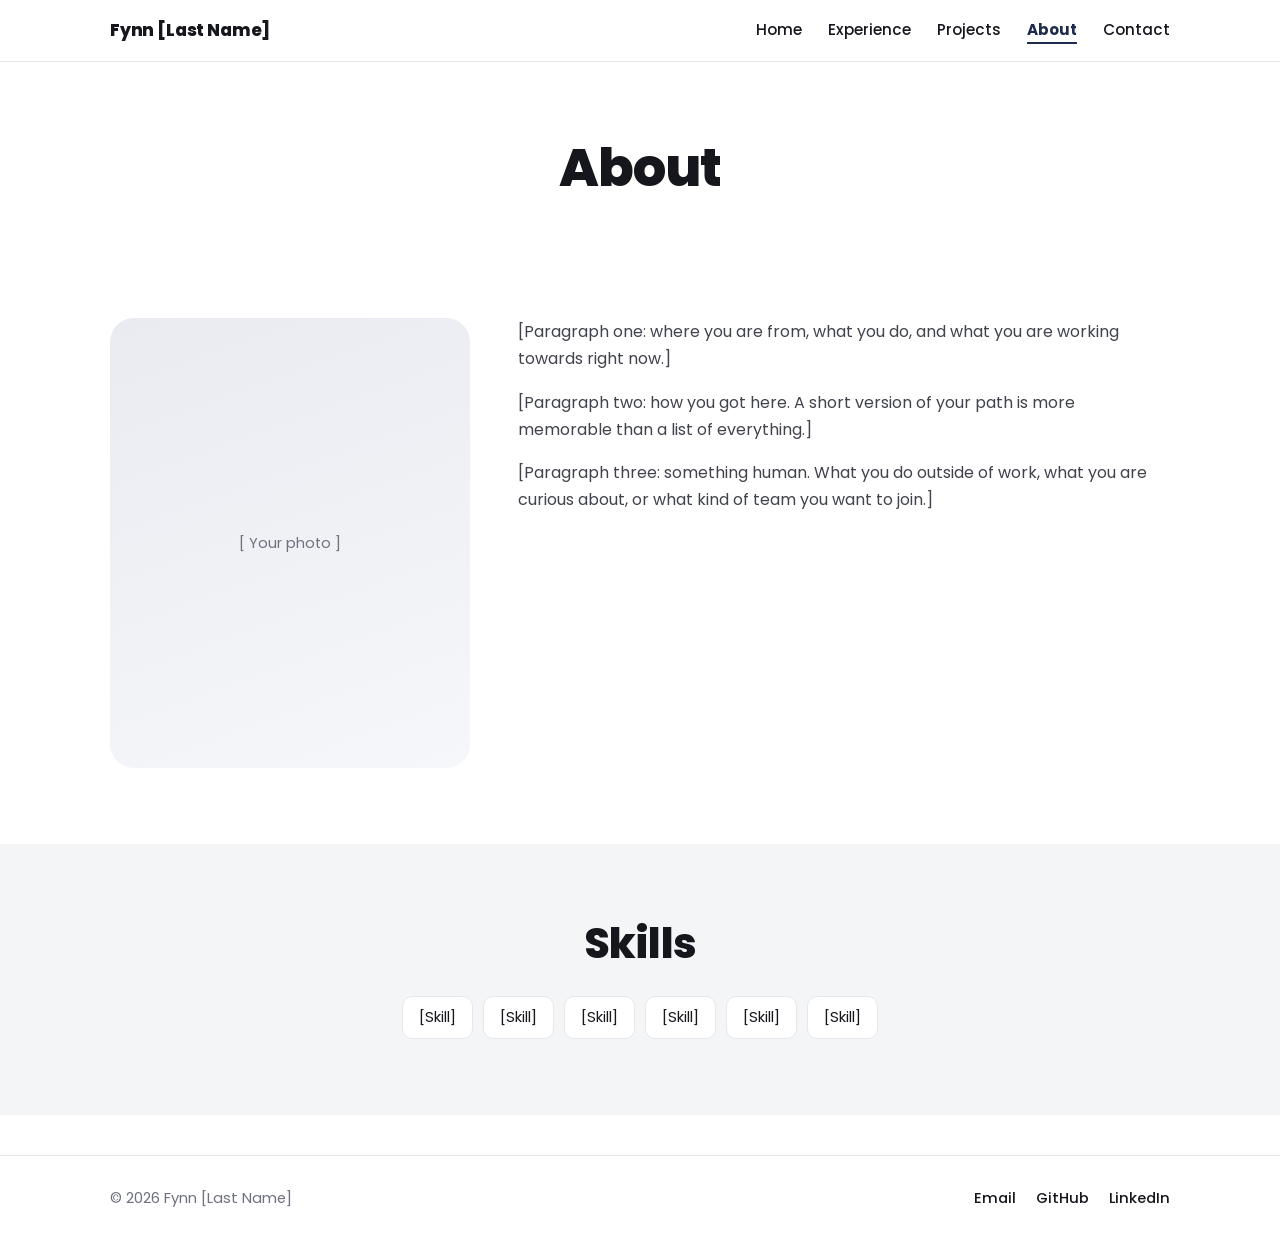
==== about.html @ 91747a7c "First Iteration of website" ====
<!DOCTYPE html>
<html lang="en">
<head>
  <meta charset="UTF-8">
  <meta name="viewport" content="width=device-width, initial-scale=1.0">
  <title>About - Fynn [Last Name]</title>

  <!-- The Poppins font. Needs internet; falls back to a system font without it. -->
  <link rel="preconnect" href="https://fonts.googleapis.com">
  <link rel="preconnect" href="https://fonts.gstatic.com" crossorigin>
  <link href="https://fonts.googleapis.com/css2?family=Poppins:wght@400;500;600;700;800&display=swap" rel="stylesheet">

  <link rel="stylesheet" href="styles.css">
</head>

<body>

  <!-- ============ NAVIGATION ============
       Keep identical across all five pages. -->
  <header class="topbar">
    <div class="wrap topbar-inner">
      <a class="wordmark" href="index.html">Fynn [Last Name]</a>
      <nav class="nav-links">
        <a href="index.html">Home</a>
        <a href="experience.html">Experience</a>
        <a href="projects.html">Projects</a>
        <a href="about.html" class="active">About</a>
        <a href="contact.html">Contact</a>
      </nav>
    </div>
  </header>

  <!-- ============ PAGE TITLE ============ -->
  <section class="section">
    <div class="wrap">
      <h1 class="section-title page-title">About</h1>
    </div>
  </section>

  <!-- ============ PHOTO + STORY ============
       To use a real photo, replace the <div class="portrait"> line with:
       <img class="portrait" src="images/portrait.jpg" alt="Photo of Fynn"> -->
  <section class="section" style="padding-top: 0;">
    <div class="wrap about-grid">

      <div class="portrait">[ Your photo ]</div>

      <div class="about-text">
        <p>
          [Paragraph one: where you are from, what you do, and what you are
          working towards right now.]
        </p>
        <p>
          [Paragraph two: how you got here. A short version of your path is
          more memorable than a list of everything.]
        </p>
        <p>
          [Paragraph three: something human. What you do outside of work, what
          you are curious about, or what kind of team you want to join.]
        </p>
      </div>

    </div>
  </section>

  <!-- ============ SKILLS ============
       Copy a <span> to add a skill; delete ones you do not need. -->
  <section class="section section-soft">
    <div class="wrap">
      <h2 class="section-title">Skills</h2>
      <div class="tags">
        <span>[Skill]</span>
        <span>[Skill]</span>
        <span>[Skill]</span>
        <span>[Skill]</span>
        <span>[Skill]</span>
        <span>[Skill]</span>
      </div>
    </div>
  </section>

  <!-- ============ FOOTER ============ -->
  <footer>
    <div class="wrap footer-inner">
      <p>&copy; <span id="year"></span> Fynn [Last Name]</p>
      <div class="footer-links">
        <a href="mailto:you@example.com">Email</a>
        <a href="https://github.com/yourusername">GitHub</a>
        <a href="https://linkedin.com/in/yourusername">LinkedIn</a>
      </div>
    </div>
  </footer>

  <script>
    document.getElementById("year").textContent = new Date().getFullYear();
  </script>
</body>
</html>
---- styles.css ----
/* ==============================================================
   FYNN'S PORTFOLIO - SHARED STYLESHEET
   Every page links to this one file, so a change here updates
   the whole site at once.

   Quick map of this file:
     1. Colours & rounding  (edit these to re-theme everything)
     2. Base styles
     3. Top navigation bar
     4. Homepage hero banner   <- YOUR BANNER IMAGE LIVES HERE
     5. Sections & headings
     6. Buttons
     7. Project cards
     8. Experience & education rows
     9. About page
    10. Skills tags
    11. Footer
    12. Phones & accessibility
   ============================================================== */


/* ---- 1. Colours & rounding ---- */
:root {
  --paper: #ffffff;        /* page background */
  --paper-soft: #f4f5f7;   /* light grey band behind some sections */
  --ink: #16171d;          /* headings, near-black */
  --body-text: #41434c;    /* paragraph text */
  --muted: #6f727e;        /* secondary text */
  --navy: #1f2b4d;         /* buttons, links, highlights */
  --navy-dark: #141c33;    /* button hover + hero fallback colour */
  --line: #e6e7ec;         /* hairline borders */
  --radius: 18px;          /* rounded corners on cards */
}


/* ---- 2. Base styles ---- */
* { box-sizing: border-box; margin: 0; padding: 0; }

html { scroll-behavior: smooth; }

body {
  font-family: "Poppins", -apple-system, BlinkMacSystemFont, "Segoe UI",
               Roboto, Helvetica, Arial, sans-serif;
  background: var(--paper);
  color: var(--ink);
  line-height: 1.7;
  -webkit-font-smoothing: antialiased;
}

img { display: block; max-width: 100%; }

/* The centred column that most content sits inside. */
.wrap { width: min(1060px, 100% - 48px); margin-inline: auto; }


/* ---- 3. Top navigation bar ----
   The nav is copied into every page. If you change a link here
   in one HTML file, make the same change in all five files. */
.topbar {
  position: sticky;
  top: 0;
  z-index: 50;
  background: rgba(255, 255, 255, 0.92);
  backdrop-filter: blur(8px);
  border-bottom: 1px solid var(--line);
}
.topbar-inner {
  display: flex;
  align-items: center;
  justify-content: space-between;
  flex-wrap: wrap;
  gap: 10px 18px;
  padding: 16px 0;
}
.wordmark {
  font-weight: 800;
  font-size: 1.05rem;
  letter-spacing: -0.01em;
  color: var(--ink);
  text-decoration: none;
}
.nav-links { display: flex; flex-wrap: wrap; gap: 6px 26px; }
.nav-links a {
  color: var(--ink);
  text-decoration: none;
  font-size: 0.95rem;
  font-weight: 500;
  transition: color 0.15s ease;
}
.nav-links a:hover { color: var(--navy); }
/* The page you are currently on gets class="active" in the HTML. */
.nav-links a.active {
  color: var(--navy);
  font-weight: 700;
  text-decoration: underline;
  text-underline-offset: 7px;
  text-decoration-thickness: 2px;
}


/* ---- 4. Homepage hero banner ----
   YOUR BANNER IMAGE GOES HERE.
   Drop a wide image into the "images" folder and name it
   banner.jpg (or change the file name in the url(...) below).
   Until the file exists, the hero shows a deep navy backdrop
   instead, so nothing ever looks broken.
   The dark gradient layered on top keeps the white text
   readable over any photo. */
.hero {
  width: min(100% - 24px, 1560px);
  margin: 20px auto 0;
  min-height: clamp(340px, 58vh, 600px);
  border-radius: 22px;
  display: grid;
  place-items: center;
  text-align: center;
  padding: 48px 24px;
  color: #ffffff;
  background-color: var(--navy-dark);
  background-image:
    linear-gradient(rgba(10, 14, 28, 0.55), rgba(10, 14, 28, 0.35)),
    url("images/banner.jpg");
  background-size: cover;
  background-position: center;
}
.hero .kicker {
  font-size: 0.95rem;
  font-weight: 600;
  letter-spacing: 0.16em;
  text-transform: uppercase;
  opacity: 0.92;
}
.hero h1 {
  margin-top: 10px;
  font-size: clamp(2.6rem, 7.5vw, 4.8rem);
  font-weight: 800;
  letter-spacing: -0.02em;
  line-height: 1.05;
}


/* ---- 5. Sections & headings ---- */
.section { padding: 76px 0; }
.section-soft { background: var(--paper-soft); }

/* Small uppercase line above a heading, e.g. "Selected projects". */
.eyebrow {
  text-align: center;
  font-size: 0.82rem;
  font-weight: 700;
  letter-spacing: 0.14em;
  text-transform: uppercase;
  color: var(--navy);
}

/* Big centred headings, like "Summary" on the site you liked. */
.section-title {
  text-align: center;
  font-size: clamp(1.9rem, 4vw, 2.6rem);
  font-weight: 800;
  letter-spacing: -0.02em;
  line-height: 1.15;
}
.eyebrow + .section-title { margin-top: 10px; }

/* Even bigger version, used as the main title on inner pages. */
.page-title { font-size: clamp(2.3rem, 6vw, 3.3rem); }

/* The sentence underneath a heading. */
.section-sub {
  text-align: center;
  margin: 16px auto 0;
  max-width: 62ch;
  color: var(--body-text);
}


/* ---- 6. Buttons ---- */
.btn-row {
  margin-top: 30px;
  display: flex;
  flex-wrap: wrap;
  gap: 12px;
  justify-content: center;
}
.btn {
  display: inline-flex;
  align-items: center;
  justify-content: center;
  padding: 13px 28px;
  border-radius: 10px;
  background: var(--navy);
  color: #ffffff;
  text-decoration: none;
  font-size: 0.82rem;
  font-weight: 600;
  letter-spacing: 0.09em;
  text-transform: uppercase;
  transition: background 0.15s ease, color 0.15s ease,
              border-color 0.15s ease, transform 0.15s ease;
}
.btn:hover { background: var(--navy-dark); transform: translateY(-1px); }

/* Quieter version with just a border. */
.btn-outline {
  background: transparent;
  color: var(--ink);
  border: 1px solid #c9ccd6;
}
.btn-outline:hover {
  background: transparent;
  color: var(--navy);
  border-color: var(--navy);
}


/* ---- 7. Project cards ---- */
.project-grid {
  margin-top: 44px;
  display: grid;
  grid-template-columns: 1fr 1fr;
  gap: 26px;
}
.card {
  background: var(--paper);
  border: 1px solid var(--line);
  border-radius: var(--radius);
  overflow: hidden;
  transition: transform 0.18s ease, box-shadow 0.18s ease;
}
.card:hover {
  transform: translateY(-4px);
  box-shadow: 0 14px 34px rgba(22, 23, 29, 0.08);
}

/* The image area at the top of each card. Works as a grey
   placeholder <div> now, and as a real <img> once you swap one in. */
.thumb {
  width: 100%;
  aspect-ratio: 16 / 9;
  object-fit: cover;
  background: linear-gradient(135deg, #e9ebf1, #f6f7fa);
  display: grid;
  place-items: center;
  color: var(--muted);
  font-size: 0.9rem;
}
.card-body { padding: 20px 22px 24px; }
.card-body h3 { font-size: 1.12rem; font-weight: 700; }
.card-body p { margin-top: 6px; color: var(--muted); font-size: 0.96rem; }
.card-link {
  display: inline-block;
  margin-top: 12px;
  color: var(--navy);
  font-weight: 700;
  font-size: 0.9rem;
  text-decoration: none;
}
.card-link:hover { text-decoration: underline; }

/* Centred "See all projects" style link under a section. */
.center-link { margin-top: 36px; text-align: center; }
.center-link a { color: var(--navy); font-weight: 700; text-decoration: none; }
.center-link a:hover { text-decoration: underline; }


/* ---- 8. Experience & education rows ---- */
.xp-list { margin-top: 40px; }
.xp {
  display: grid;
  grid-template-columns: 200px 1fr;
  gap: 10px 32px;
  padding: 26px 0;
  border-top: 1px solid var(--line);
}
.xp:last-child { border-bottom: 1px solid var(--line); }
.xp .dates { color: var(--navy); font-weight: 700; font-size: 0.95rem; }
.xp .place { color: var(--muted); font-size: 0.9rem; margin-top: 2px; }
.xp h3 { font-size: 1.12rem; font-weight: 700; }
.xp .xp-body {
  margin-top: 6px;
  color: var(--body-text);
  font-size: 0.98rem;
  max-width: 62ch;
}


/* ---- 9. About page ---- */
.about-grid {
  margin-top: 44px;
  display: grid;
  grid-template-columns: 360px 1fr;
  gap: 48px;
  align-items: start;
}

/* Portrait photo slot. Same trick as .thumb: grey placeholder
   now, real photo later. */
.portrait {
  width: 100%;
  aspect-ratio: 4 / 5;
  border-radius: 24px;
  object-fit: cover;
  background: linear-gradient(160deg, #e9ebf1, #f6f7fa);
  display: grid;
  place-items: center;
  color: var(--muted);
  font-size: 0.9rem;
}
.about-text p { color: var(--body-text); }
.about-text p + p { margin-top: 16px; }


/* ---- 10. Skills tags ---- */
.tags {
  display: flex;
  flex-wrap: wrap;
  gap: 10px;
  justify-content: center;
  margin-top: 28px;
}
.tags span {
  background: #ffffff;
  border: 1px solid var(--line);
  border-radius: 10px;
  padding: 8px 16px;
  font-size: 0.92rem;
}

/* Small centred note, used on the contact page. */
.fineprint {
  margin-top: 28px;
  text-align: center;
  color: var(--muted);
  font-size: 0.92rem;
}


/* ---- 11. Footer ---- */
footer { border-top: 1px solid var(--line); margin-top: 40px; }
.footer-inner {
  padding: 30px 0 44px;
  display: flex;
  flex-wrap: wrap;
  align-items: center;
  justify-content: space-between;
  gap: 14px 24px;
  color: var(--muted);
  font-size: 0.92rem;
}
.footer-links { display: flex; flex-wrap: wrap; gap: 20px; }
.footer-links a { color: var(--ink); text-decoration: none; font-weight: 500; }
.footer-links a:hover { color: var(--navy); }


/* ---- 12. Phones & accessibility ---- */
:focus-visible {
  outline: 3px solid var(--navy);
  outline-offset: 3px;
  border-radius: 4px;
}

@media (max-width: 760px) {
  .section { padding: 56px 0; }
  .topbar-inner { justify-content: center; }
  .project-grid { grid-template-columns: 1fr; }
  .xp { grid-template-columns: 1fr; gap: 4px; padding: 22px 0; }
  .xp .place { margin-bottom: 8px; }
  .about-grid { grid-template-columns: 1fr; gap: 28px; }
  .portrait { max-width: 340px; margin-inline: auto; }
}

/* Respect people who prefer less motion. */
@media (prefers-reduced-motion: reduce) {
  html { scroll-behavior: auto; }
  * { transition: none !important; }
  .card:hover, .btn:hover { transform: none; }
}
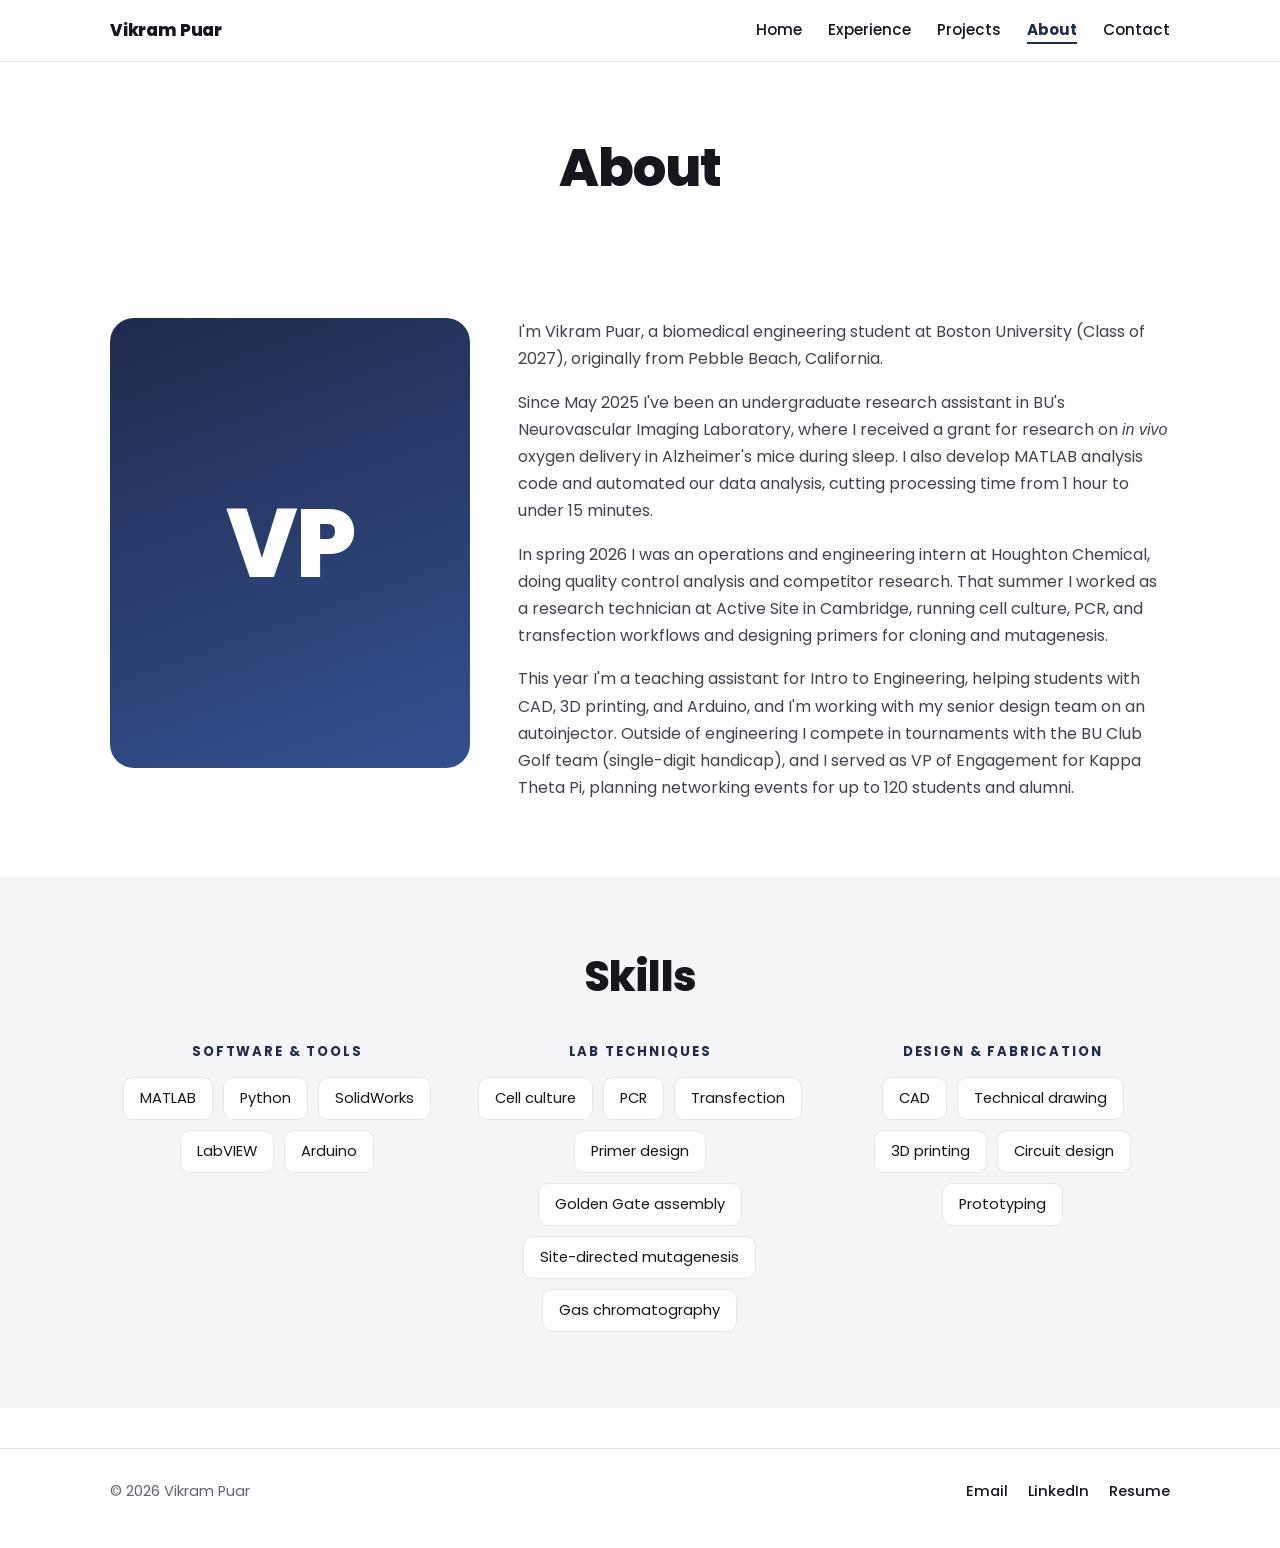
==== commit 3332e99e: "Version 2 of portfolio website Fill in resume content across all pages, move and compress the banner" ====
--- a/about.html
+++ b/about.html
@@ -3,7 +3,9 @@
 <head>
   <meta charset="UTF-8">
   <meta name="viewport" content="width=device-width, initial-scale=1.0">
-  <title>About - Fynn [Last Name]</title>
+  <title>About - Vikram Puar</title>
+  <meta name="description" content="About Vikram Puar, a biomedical engineering student at Boston University from Pebble Beach, California.">
+  <link rel="icon" href="favicon.svg" type="image/svg+xml">
 
   <!-- The Poppins font. Needs internet; falls back to a system font without it. -->
   <link rel="preconnect" href="https://fonts.googleapis.com">
@@ -19,16 +21,18 @@
        Keep identical across all five pages. -->
   <header class="topbar">
     <div class="wrap topbar-inner">
-      <a class="wordmark" href="index.html">Fynn [Last Name]</a>
+      <a class="wordmark" href="index.html">Vikram Puar</a>
       <nav class="nav-links">
         <a href="index.html">Home</a>
         <a href="experience.html">Experience</a>
         <a href="projects.html">Projects</a>
-        <a href="about.html" class="active">About</a>
+        <a href="about.html" class="active" aria-current="page">About</a>
         <a href="contact.html">Contact</a>
       </nav>
     </div>
   </header>
+
+  <main>
 
   <!-- ============ PAGE TITLE ============ -->
   <section class="section">
@@ -38,25 +42,43 @@
   </section>
 
   <!-- ============ PHOTO + STORY ============
-       To use a real photo, replace the <div class="portrait"> line with:
-       <img class="portrait" src="images/portrait.jpg" alt="Photo of Fynn"> -->
+       To use a real photo, put it at images/portrait.jpg and replace
+       the <div class="portrait monogram"> line with:
+       <img class="portrait" src="images/portrait.jpg" alt="Photo of Vikram Puar"> -->
   <section class="section" style="padding-top: 0;">
     <div class="wrap about-grid">
 
-      <div class="portrait">[ Your photo ]</div>
+      <div class="portrait monogram" aria-hidden="true">VP</div>
 
       <div class="about-text">
         <p>
-          [Paragraph one: where you are from, what you do, and what you are
-          working towards right now.]
+          I'm Vikram Puar, a biomedical engineering student at Boston
+          University (Class of 2027), originally from Pebble Beach,
+          California.
         </p>
         <p>
-          [Paragraph two: how you got here. A short version of your path is
-          more memorable than a list of everything.]
+          Since May 2025 I've been an undergraduate research assistant in
+          BU's Neurovascular Imaging Laboratory, where I received a grant for
+          research on <em>in vivo</em> oxygen delivery in Alzheimer's mice
+          during sleep. I also develop MATLAB analysis code and automated our
+          data analysis, cutting processing time from 1 hour to under 15
+          minutes.
         </p>
         <p>
-          [Paragraph three: something human. What you do outside of work, what
-          you are curious about, or what kind of team you want to join.]
+          In spring 2026 I was an operations and engineering intern at
+          Houghton Chemical, doing quality control analysis and competitor
+          research. That summer I worked as a research technician at Active
+          Site in Cambridge, running cell culture, PCR, and transfection
+          workflows and designing primers for cloning and mutagenesis.
+        </p>
+        <p>
+          This year I'm a teaching assistant for Intro to Engineering,
+          helping students with CAD, 3D printing, and Arduino, and I'm working
+          with my senior design team on an autoinjector. Outside of
+          engineering I compete in tournaments with the BU Club Golf team
+          (single-digit handicap), and I served as VP of Engagement for
+          Kappa Theta Pi, planning networking events for up to 120 students
+          and alumni.
         </p>
       </div>
 
@@ -68,25 +90,54 @@
   <section class="section section-soft">
     <div class="wrap">
       <h2 class="section-title">Skills</h2>
-      <div class="tags">
-        <span>[Skill]</span>
-        <span>[Skill]</span>
-        <span>[Skill]</span>
-        <span>[Skill]</span>
-        <span>[Skill]</span>
-        <span>[Skill]</span>
+
+      <div class="skill-groups">
+        <div>
+          <h3>Software &amp; Tools</h3>
+          <div class="tags">
+            <span>MATLAB</span>
+            <span>Python</span>
+            <span>SolidWorks</span>
+            <span>LabVIEW</span>
+            <span>Arduino</span>
+          </div>
+        </div>
+        <div>
+          <h3>Lab Techniques</h3>
+          <div class="tags">
+            <span>Cell culture</span>
+            <span>PCR</span>
+            <span>Transfection</span>
+            <span>Primer design</span>
+            <span>Golden Gate assembly</span>
+            <span>Site-directed mutagenesis</span>
+            <span>Gas chromatography</span>
+          </div>
+        </div>
+        <div>
+          <h3>Design &amp; Fabrication</h3>
+          <div class="tags">
+            <span>CAD</span>
+            <span>Technical drawing</span>
+            <span>3D printing</span>
+            <span>Circuit design</span>
+            <span>Prototyping</span>
+          </div>
+        </div>
       </div>
     </div>
   </section>
 
+  </main>
+
   <!-- ============ FOOTER ============ -->
   <footer>
     <div class="wrap footer-inner">
-      <p>&copy; <span id="year"></span> Fynn [Last Name]</p>
+      <p>&copy; <span id="year"></span> Vikram Puar</p>
       <div class="footer-links">
-        <a href="mailto:you@example.com">Email</a>
-        <a href="https://github.com/yourusername">GitHub</a>
-        <a href="https://linkedin.com/in/yourusername">LinkedIn</a>
+        <a href="mailto:vikramp@bu.edu">Email</a>
+        <a href="https://www.linkedin.com/in/vikram-puar/" target="_blank" rel="noopener">LinkedIn</a>
+        <a href="Vikram-Puar-Resume.pdf" target="_blank" rel="noopener">Resume</a>
       </div>
     </div>
   </footer>
--- a/styles.css
+++ b/styles.css
@@ -1,5 +1,5 @@
 /* ==============================================================
-   FYNN'S PORTFOLIO - SHARED STYLESHEET
+   VIKRAM PUAR PORTFOLIO - SHARED STYLESHEET
    Every page links to this one file, so a change here updates
    the whole site at once.
 
@@ -25,7 +25,7 @@
   --paper-soft: #f4f5f7;   /* light grey band behind some sections */
   --ink: #16171d;          /* headings, near-black */
   --body-text: #41434c;    /* paragraph text */
-  --muted: #6f727e;        /* secondary text */
+  --muted: #62656f;        /* secondary text */
   --navy: #1f2b4d;         /* buttons, links, highlights */
   --navy-dark: #141c33;    /* button hover + hero fallback colour */
   --line: #e6e7ec;         /* hairline borders */
@@ -36,9 +36,14 @@
 /* ---- 2. Base styles ---- */
 * { box-sizing: border-box; margin: 0; padding: 0; }
 
-html { scroll-behavior: smooth; }
+/* scroll-padding keeps #anchor targets from hiding under the sticky nav. */
+html { scroll-behavior: smooth; scroll-padding-top: 80px; }
 
 body {
+  /* Column layout so the footer sits at the bottom on short pages. */
+  min-height: 100vh;
+  display: flex;
+  flex-direction: column;
   font-family: "Poppins", -apple-system, BlinkMacSystemFont, "Segoe UI",
                Roboto, Helvetica, Arial, sans-serif;
   background: var(--paper);
@@ -47,6 +52,7 @@
   -webkit-font-smoothing: antialiased;
 }
 
+main { flex: 1; }
 img { display: block; max-width: 100%; }
 
 /* The centred column that most content sits inside. */
@@ -121,7 +127,9 @@
     linear-gradient(rgba(10, 14, 28, 0.55), rgba(10, 14, 28, 0.35)),
     url("images/banner.jpg");
   background-size: cover;
-  background-position: center;
+  /* Which part of the photo stays in view: "center 35%" keeps the
+     skyline and the rowers. Raise or lower the % to shift it. */
+  background-position: center 35%;
 }
 .hero .kicker {
   font-size: 0.95rem;
@@ -136,6 +144,12 @@
   font-weight: 800;
   letter-spacing: -0.02em;
   line-height: 1.05;
+}
+.hero .tagline {
+  margin-top: 14px;
+  font-size: clamp(1rem, 2.2vw, 1.2rem);
+  font-weight: 500;
+  opacity: 0.92;
 }
 
 
@@ -245,9 +259,72 @@
   color: var(--muted);
   font-size: 0.9rem;
 }
+/* Cover tile used instead of a photo: navy gradient, line icon
+   and a short label. Swap in an <img class="thumb"> any time. */
+.thumb-art {
+  background:
+    radial-gradient(circle at 78% 18%, rgba(255, 255, 255, 0.14), transparent 45%),
+    linear-gradient(135deg, var(--navy) 0%, #34508f 100%);
+  color: #ffffff;
+  align-content: center;
+  gap: 12px;
+  font-size: 0.78rem;
+  font-weight: 600;
+  letter-spacing: 0.14em;
+  text-transform: uppercase;
+}
+.thumb-art svg { width: 64px; height: 64px; justify-self: center; opacity: 0.95; }
+
 .card-body { padding: 20px 22px 24px; }
-.card-body h3 { font-size: 1.12rem; font-weight: 700; }
+.card-body h2, .card-body h3 { font-size: 1.12rem; font-weight: 700; line-height: 1.4; }
 .card-body p { margin-top: 6px; color: var(--muted); font-size: 0.96rem; }
+.card-body .meta {
+  margin-top: 2px;
+  color: var(--navy);
+  font-size: 0.85rem;
+  font-weight: 600;
+}
+.card-body ul {
+  margin-top: 10px;
+  padding-left: 18px;
+  color: var(--body-text);
+  font-size: 0.95rem;
+}
+.card-body li + li { margin-top: 4px; }
+
+/* Small tool/skill labels at the bottom of a project card. */
+.mini-tags { display: flex; flex-wrap: wrap; gap: 8px; margin-top: 16px; }
+.mini-tags span {
+  background: var(--paper-soft);
+  border-radius: 8px;
+  padding: 3px 10px;
+  font-size: 0.8rem;
+  font-weight: 500;
+  color: var(--body-text);
+}
+
+/* "Currently" row on the homepage. */
+.now-grid {
+  margin-top: 44px;
+  display: grid;
+  grid-template-columns: repeat(3, 1fr);
+  gap: 20px;
+}
+.now-item {
+  background: var(--paper);
+  border: 1px solid var(--line);
+  border-radius: var(--radius);
+  padding: 22px 22px 24px;
+}
+.now-item .label {
+  font-size: 0.76rem;
+  font-weight: 700;
+  letter-spacing: 0.14em;
+  text-transform: uppercase;
+  color: var(--navy);
+}
+.now-item h3 { margin-top: 8px; font-size: 1.05rem; font-weight: 700; line-height: 1.4; }
+.now-item p { margin-top: 6px; color: var(--muted); font-size: 0.93rem; }
 .card-link {
   display: inline-block;
   margin-top: 12px;
@@ -277,12 +354,15 @@
 .xp .dates { color: var(--navy); font-weight: 700; font-size: 0.95rem; }
 .xp .place { color: var(--muted); font-size: 0.9rem; margin-top: 2px; }
 .xp h3 { font-size: 1.12rem; font-weight: 700; }
+.xp .role { color: var(--muted); font-weight: 500; font-size: 0.98rem; }
 .xp .xp-body {
   margin-top: 6px;
   color: var(--body-text);
   font-size: 0.98rem;
   max-width: 62ch;
 }
+.xp ul.xp-body { padding-left: 18px; }
+.xp ul.xp-body li + li { margin-top: 4px; }
 
 
 /* ---- 9. About page ---- */
@@ -307,6 +387,14 @@
   color: var(--muted);
   font-size: 0.9rem;
 }
+/* Initials shown in the portrait slot until a real photo is added. */
+.monogram {
+  background: linear-gradient(160deg, var(--navy) 0%, #34508f 100%);
+  color: #ffffff;
+  font-size: clamp(4rem, 9vw, 6rem);
+  font-weight: 800;
+  letter-spacing: -0.02em;
+}
 .about-text p { color: var(--body-text); }
 .about-text p + p { margin-top: 16px; }
 
@@ -326,6 +414,28 @@
   padding: 8px 16px;
   font-size: 0.92rem;
 }
+
+/* Skills split into labelled groups on the About page. */
+.skill-groups {
+  margin-top: 40px;
+  display: grid;
+  grid-template-columns: repeat(3, 1fr);
+  gap: 28px;
+}
+.skill-groups h3 {
+  text-align: center;
+  font-size: 0.82rem;
+  font-weight: 700;
+  letter-spacing: 0.14em;
+  text-transform: uppercase;
+  color: var(--navy);
+}
+.skill-groups .tags { margin-top: 14px; }
+
+/* Email address written out under the contact buttons. */
+.email-line { margin-top: 18px; text-align: center; }
+.email-line a { color: var(--navy); font-weight: 600; text-decoration: none; }
+.email-line a:hover { text-decoration: underline; }
 
 /* Small centred note, used on the contact page. */
 .fineprint {
@@ -357,17 +467,23 @@
 :focus-visible {
   outline: 3px solid var(--navy);
   outline-offset: 3px;
-  border-radius: 4px;
 }
 
 @media (max-width: 760px) {
   .section { padding: 56px 0; }
+  /* On phones the nav wraps to two rows, so it scrolls away
+     instead of sticking and covering the page. */
+  .topbar { position: static; }
   .topbar-inner { justify-content: center; }
+  .nav-links { justify-content: center; gap: 6px 20px; }
   .project-grid { grid-template-columns: 1fr; }
+  .now-grid { grid-template-columns: 1fr; gap: 14px; }
+  .skill-groups { grid-template-columns: 1fr; }
   .xp { grid-template-columns: 1fr; gap: 4px; padding: 22px 0; }
   .xp .place { margin-bottom: 8px; }
   .about-grid { grid-template-columns: 1fr; gap: 28px; }
   .portrait { max-width: 340px; margin-inline: auto; }
+  .monogram { max-width: 200px; aspect-ratio: 1; font-size: 3.5rem; }
 }
 
 /* Respect people who prefer less motion. */
